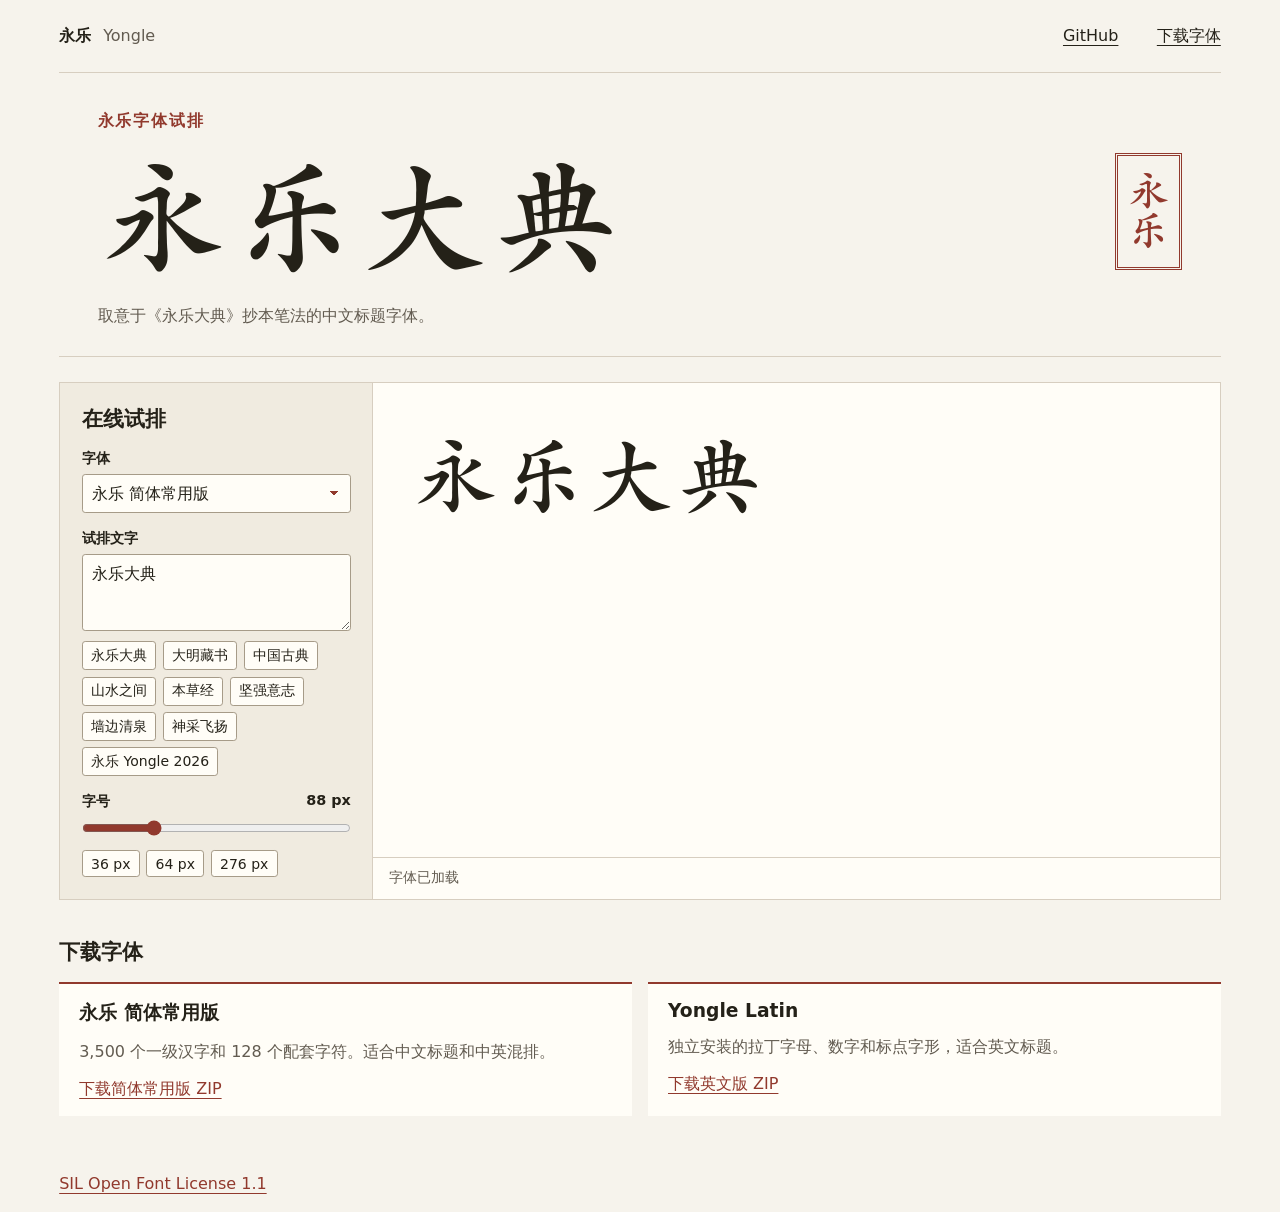
==== docs/index.html @ 81815317 "Trace six approved whole-glyph masters for v1.0.3" ====
<!doctype html>
<html lang="zh-CN">
<head>
  <meta charset="utf-8">
  <meta name="viewport" content="width=device-width, initial-scale=1">
  <meta name="description" content="在线试排永乐字体的简体常用版和 Yongle Latin 英文版。">
  <title>永乐 Yongle · 在线试排</title>
  <link rel="icon" href="data:,">
  <link rel="stylesheet" href="style.css?v=1.0.3">
  <script src="fonts/coverage.js" defer></script>
  <script src="trial.js?v=1.0.3" defer></script>
</head>
<body>
  <header class="topbar">
    <a class="brand" href="./">永乐 <span>Yongle</span></a>
    <nav aria-label="项目链接">
      <a href="https://github.com/manibookmark/Yongle">GitHub</a>
      <a href="#download">下载字体</a>
    </nav>
  </header>
  <main>
    <section class="hero" aria-labelledby="title">
      <div>
        <p class="eyebrow">永乐字体试排</p>
        <h1 id="title">永乐大典</h1>
        <p>取意于《永乐大典》抄本笔法的中文标题字体。</p>
      </div>
      <div class="seal" aria-hidden="true">永<br>乐</div>
    </section>
    <section class="studio" aria-label="在线试排">
      <div class="controls">
        <h2>在线试排</h2>
        <label for="edition">字体</label>
        <select id="edition">
          <option value="sc">永乐 简体常用版</option>
          <option value="latin">Yongle Latin 英文版</option>
        </select>
        <label for="copy">试排文字</label>
        <textarea id="copy" rows="3" maxlength="300">永乐大典</textarea>
        <div class="samples" id="samples" aria-label="试排样文"></div>
        <label class="size-label" for="size">字号 <output id="size-value" for="size">88 px</output></label>
        <input id="size" type="range" min="24" max="276" value="88">
        <div class="samples" aria-label="常用字号">
          <button type="button" data-size="36">36 px</button>
          <button type="button" data-size="64">64 px</button>
          <button type="button" data-size="276">276 px</button>
        </div>
      </div>
      <div class="sheet" id="sheet">
        <p id="preview" data-edition="sc" lang="zh-CN">永乐大典</p>
        <p id="font-status" role="status">正在加载字体…</p>
      </div>
    </section>
    <section class="download" id="download">
      <h2>下载字体</h2>
      <div class="editions">
        <article>
          <h3>永乐 简体常用版</h3>
          <p>3,500 个一级汉字和 128 个配套字符。适合中文标题和中英混排。</p>
          <a href="https://github.com/manibookmark/Yongle/releases/download/v1.0.3/Yongle-SCCommon-v1.0.3.zip">下载简体常用版 ZIP</a>
        </article>
        <article>
          <h3>Yongle Latin</h3>
          <p>独立安装的拉丁字母、数字和标点字形，适合英文标题。</p>
          <a href="https://github.com/manibookmark/Yongle/releases/download/latin-v1.0.0/Yongle-Latin-v1.0.0.zip">下载英文版 ZIP</a>
        </article>
      </div>
    </section>
  </main>
  <footer><a href="OFL.txt">SIL Open Font License 1.1</a></footer>
</body>
</html>
---- docs/style.css ----
@font-face {
  font-family: "Yongle Web SC";
  src: url("fonts/Yongle-SCCommon.woff2?v=1.0.3") format("woff2");
  font-display: swap;
}
@font-face {
  font-family: "Yongle Web Latin";
  src: url("fonts/Yongle-Latin.woff2") format("woff2");
  font-display: swap;
}
:root {
  color-scheme: light;
  --paper: #f6f3ec;
  --ink: #242118;
  --muted: #625b50;
  --red: #91392d;
  --line: #d7cec0;
  font-family: system-ui, "Microsoft YaHei", sans-serif;
  color: var(--ink);
  background: var(--paper);
}
* { box-sizing: border-box; }
body { margin: 0; }
a { color: var(--red); text-underline-offset: .25em; }
button, select, textarea, input { font: inherit; }
:focus-visible { outline: 2px solid var(--red); outline-offset: 3px; }
.topbar, main, footer { max-width: 79rem; margin-inline: auto; padding-inline: clamp(1rem, 4vw, 3.5rem); }
.topbar { min-height: 4.5rem; display: flex; justify-content: space-between; gap: 1rem; align-items: center; }
.brand { color: var(--ink); font-weight: 700; text-decoration: none; }
.brand span { margin-left: .4rem; color: var(--muted); font-weight: 500; }
nav { display: flex; gap: clamp(1rem, 3vw, 2.5rem); }
nav a { color: var(--ink); }
.hero {
  border-block: 1px solid var(--line);
  min-height: 17rem;
  display: flex;
  align-items: center;
  justify-content: space-between;
  gap: 1rem;
  padding: 1.4rem clamp(.4rem, 3vw, 2.6rem) 1.8rem;
}
.eyebrow { color: var(--red); font-weight: 700; letter-spacing: .12em; }
.hero h1 { margin: .1em 0; font: 400 clamp(3rem, 12vw, 8.2rem)/1.08 "Yongle Web SC", serif; }
.hero p:last-child { color: var(--muted); margin-bottom: 0; }
.seal { padding: .35em .21em; border: 3px double var(--red); color: var(--red); font: 400 clamp(1.5rem, 4vw, 2.7rem)/.93 "Yongle Web SC", serif; text-align: center; }
.studio { display: grid; grid-template-columns: minmax(15rem, .37fr) minmax(0, 1fr); margin-top: 1.6rem; border: 1px solid var(--line); }
.controls { padding: 1.35rem; border-right: 1px solid var(--line); background: #f0ebe0; }
h2 { margin: 0 0 1rem; font-size: 1.3rem; }
.controls label { margin: 1rem 0 .4rem; display: block; font-size: .9rem; font-weight: 650; }
select, textarea { display: block; width: 100%; border: 1px solid #a69b88; background: #fffdf7; color: var(--ink); padding: .55rem; border-radius: .2rem; }
select {
  appearance: none;
  padding-right: 2rem;
  background-image: linear-gradient(45deg, transparent 50%, var(--red) 50%), linear-gradient(135deg, var(--red) 50%, transparent 50%);
  background-position: calc(100% - 16px) 50%, calc(100% - 11px) 50%;
  background-size: 5px 5px;
  background-repeat: no-repeat;
}
textarea { resize: vertical; }
.samples { display: flex; flex-wrap: wrap; gap: .4rem; margin-top: .65rem; }
button { cursor: pointer; border: 1px solid #a69b88; border-radius: .2rem; padding: .28rem .52rem; color: var(--ink); background: #fffdf7; font-size: .875rem; }
button:hover { color: var(--red); border-color: var(--red); }
.controls .size-label { display: flex; justify-content: space-between; gap: 1rem; }
input[type="range"] { width: 100%; margin-inline: 0; accent-color: var(--red); }
.sheet { min-width: 0; background: #fffdf7; display: flex; flex-direction: column; justify-content: space-between; }
#preview {
  margin: 0;
  padding: clamp(.8rem, 3vw, 2.7rem);
  font: 400 var(--specimen-size, 88px)/1.26 "Yongle Web SC", serif;
  min-height: 18rem;
  white-space: pre-wrap;
  overflow-wrap: anywhere;
}
#preview[data-edition="latin"] { font-family: "Yongle Web Latin", serif; }
#font-status { margin: 0; padding: .7rem 1rem; color: var(--muted); border-top: 1px solid var(--line); font-size: .875rem; overflow-wrap: anywhere; }
.download { margin-block: 2.4rem; }
.editions { display: grid; grid-template-columns: repeat(2, minmax(0, 1fr)); gap: 1rem; }
.editions article { padding: 1rem 1.25rem; border-top: 2px solid var(--red); background: #fffdf7; }
.editions h3 { margin: 0 0 .5rem; }
.editions p { color: var(--muted); }
footer { padding-block: 1.2rem; }
@media (max-width: 720px) {
  .studio, .editions { grid-template-columns: 1fr; }
  .controls { border-right: 0; border-bottom: 1px solid var(--line); }
  .hero { min-height: 12rem; }
  #preview { min-height: 12rem; }
}
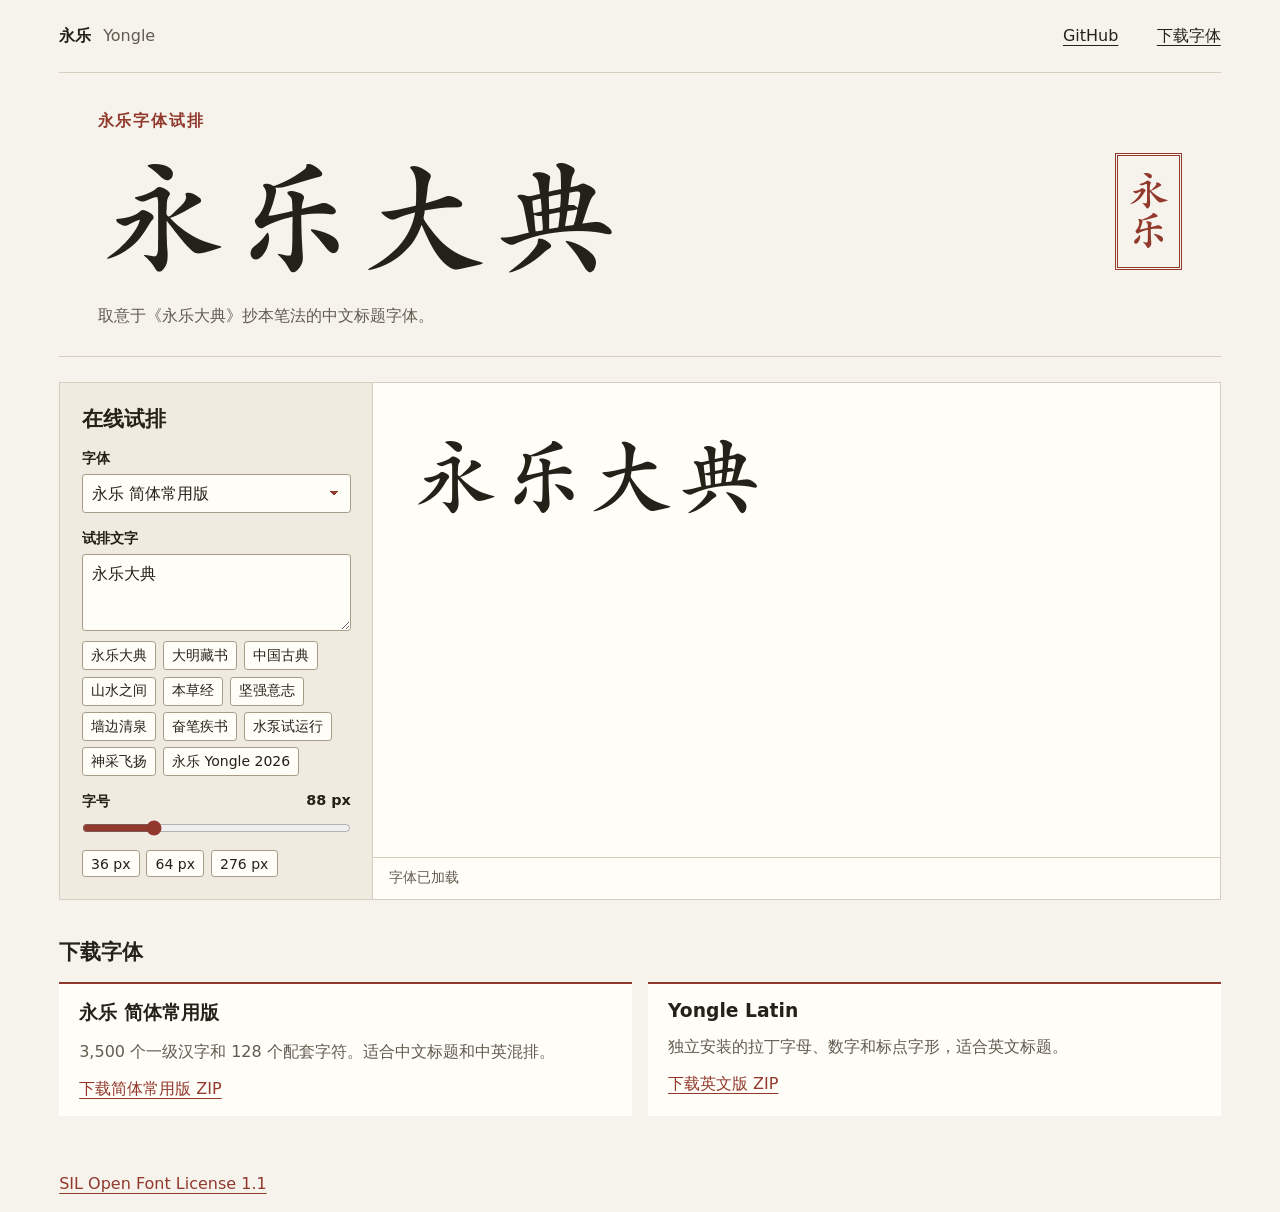
==== commit 4e031585: "Refine 140 complex glyphs for Yongle v1.0.4" ====
--- a/docs/index.html
+++ b/docs/index.html
@@ -6,9 +6,9 @@
   <meta name="description" content="在线试排永乐字体的简体常用版和 Yongle Latin 英文版。">
   <title>永乐 Yongle · 在线试排</title>
   <link rel="icon" href="data:,">
-  <link rel="stylesheet" href="style.css?v=1.0.3">
+  <link rel="stylesheet" href="style.css?v=1.0.4">
   <script src="fonts/coverage.js" defer></script>
-  <script src="trial.js?v=1.0.3" defer></script>
+  <script src="trial.js?v=1.0.4" defer></script>
 </head>
 <body>
   <header class="topbar">
@@ -57,7 +57,7 @@
         <article>
           <h3>永乐 简体常用版</h3>
           <p>3,500 个一级汉字和 128 个配套字符。适合中文标题和中英混排。</p>
-          <a href="https://github.com/manibookmark/Yongle/releases/download/v1.0.3/Yongle-SCCommon-v1.0.3.zip">下载简体常用版 ZIP</a>
+          <a href="https://github.com/manibookmark/Yongle/releases/download/v1.0.4/Yongle-SCCommon-v1.0.4.zip">下载简体常用版 ZIP</a>
         </article>
         <article>
           <h3>Yongle Latin</h3>
--- a/docs/style.css
+++ b/docs/style.css
@@ -1,6 +1,6 @@
 @font-face {
   font-family: "Yongle Web SC";
-  src: url("fonts/Yongle-SCCommon.woff2?v=1.0.3") format("woff2");
+  src: url("fonts/Yongle-SCCommon.woff2?v=1.0.4") format("woff2");
   font-display: swap;
 }
 @font-face {
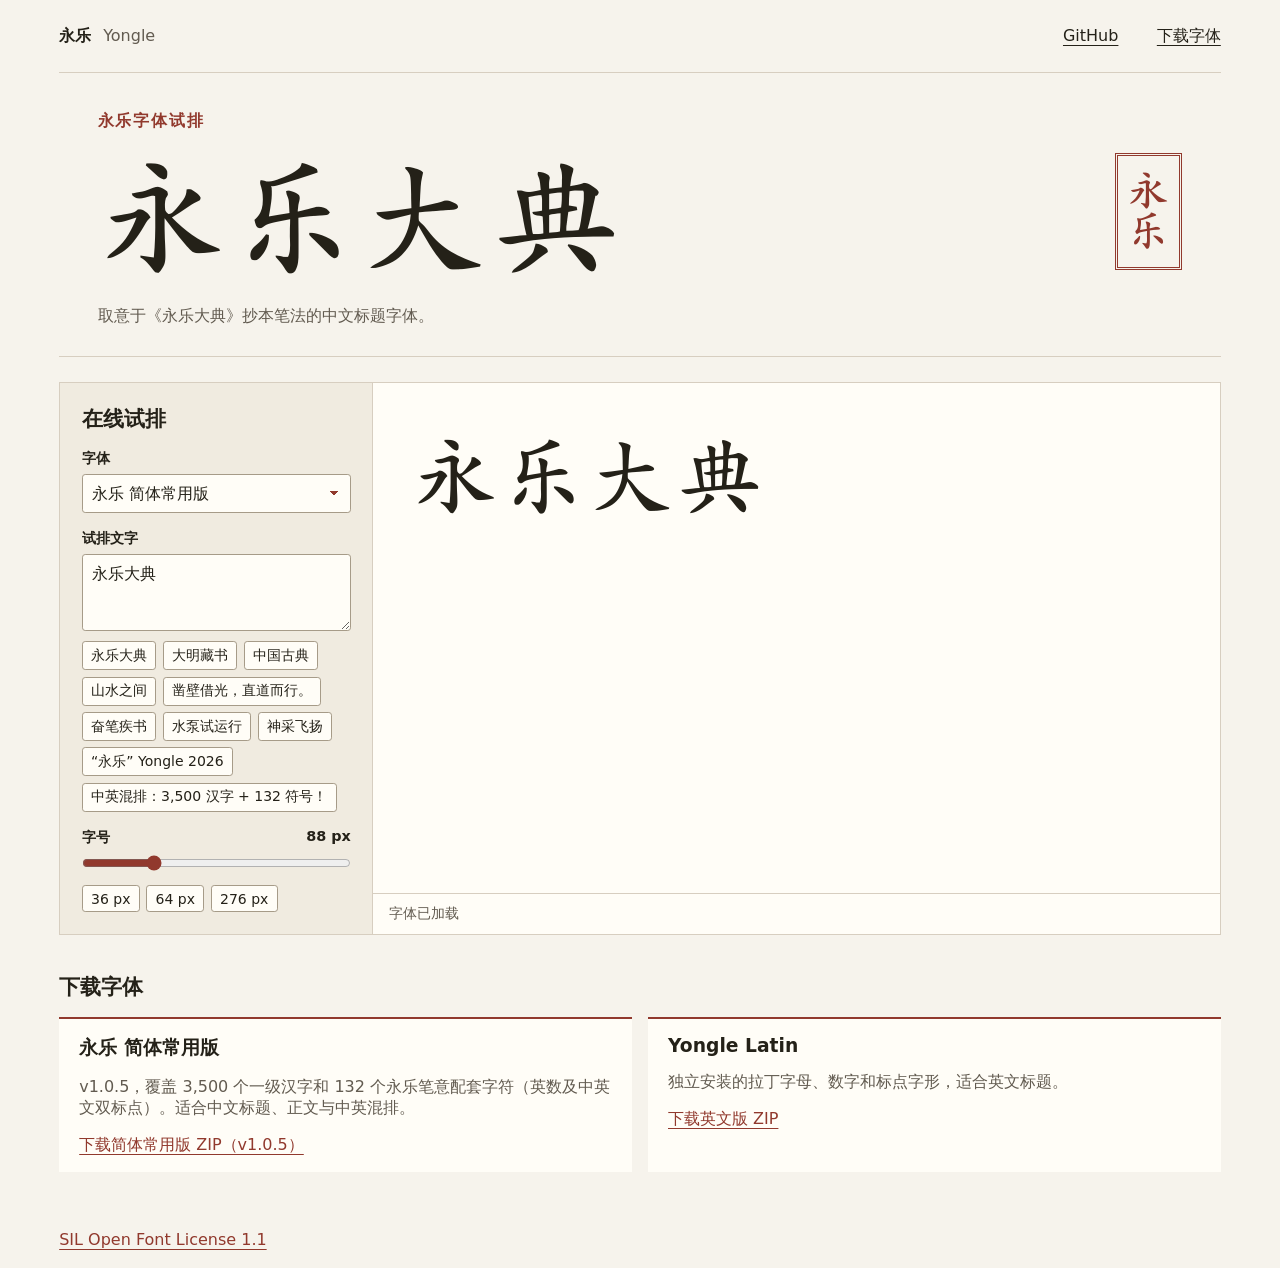
==== commit dd6f9b22: "Release Yongle SC Common v1.0.5 and open-source cjk-ai-font-design skill" ====
--- a/docs/index.html
+++ b/docs/index.html
@@ -6,9 +6,9 @@
   <meta name="description" content="在线试排永乐字体的简体常用版和 Yongle Latin 英文版。">
   <title>永乐 Yongle · 在线试排</title>
   <link rel="icon" href="data:,">
-  <link rel="stylesheet" href="style.css?v=1.0.4">
-  <script src="fonts/coverage.js" defer></script>
-  <script src="trial.js?v=1.0.4" defer></script>
+  <link rel="stylesheet" href="style.css?v=1.0.5">
+  <script src="fonts/coverage.js?v=1.0.5" defer></script>
+  <script src="trial.js?v=1.0.5" defer></script>
 </head>
 <body>
   <header class="topbar">
@@ -56,8 +56,8 @@
       <div class="editions">
         <article>
           <h3>永乐 简体常用版</h3>
-          <p>3,500 个一级汉字和 128 个配套字符。适合中文标题和中英混排。</p>
-          <a href="https://github.com/manibookmark/Yongle/releases/download/v1.0.4/Yongle-SCCommon-v1.0.4.zip">下载简体常用版 ZIP</a>
+          <p>v1.0.5，覆盖 3,500 个一级汉字和 132 个永乐笔意配套字符（英数及中英文双标点）。适合中文标题、正文与中英混排。</p>
+          <a href="https://github.com/manibookmark/Yongle/releases/download/v1.0.5/Yongle-SCCommon-v1.0.5.zip">下载简体常用版 ZIP（v1.0.5）</a>
         </article>
         <article>
           <h3>Yongle Latin</h3>
--- a/docs/style.css
+++ b/docs/style.css
@@ -1,6 +1,6 @@
 @font-face {
   font-family: "Yongle Web SC";
-  src: url("fonts/Yongle-SCCommon.woff2?v=1.0.4") format("woff2");
+  src: url("fonts/Yongle-SCCommon.woff2?v=1.0.5") format("woff2");
   font-display: swap;
 }
 @font-face {
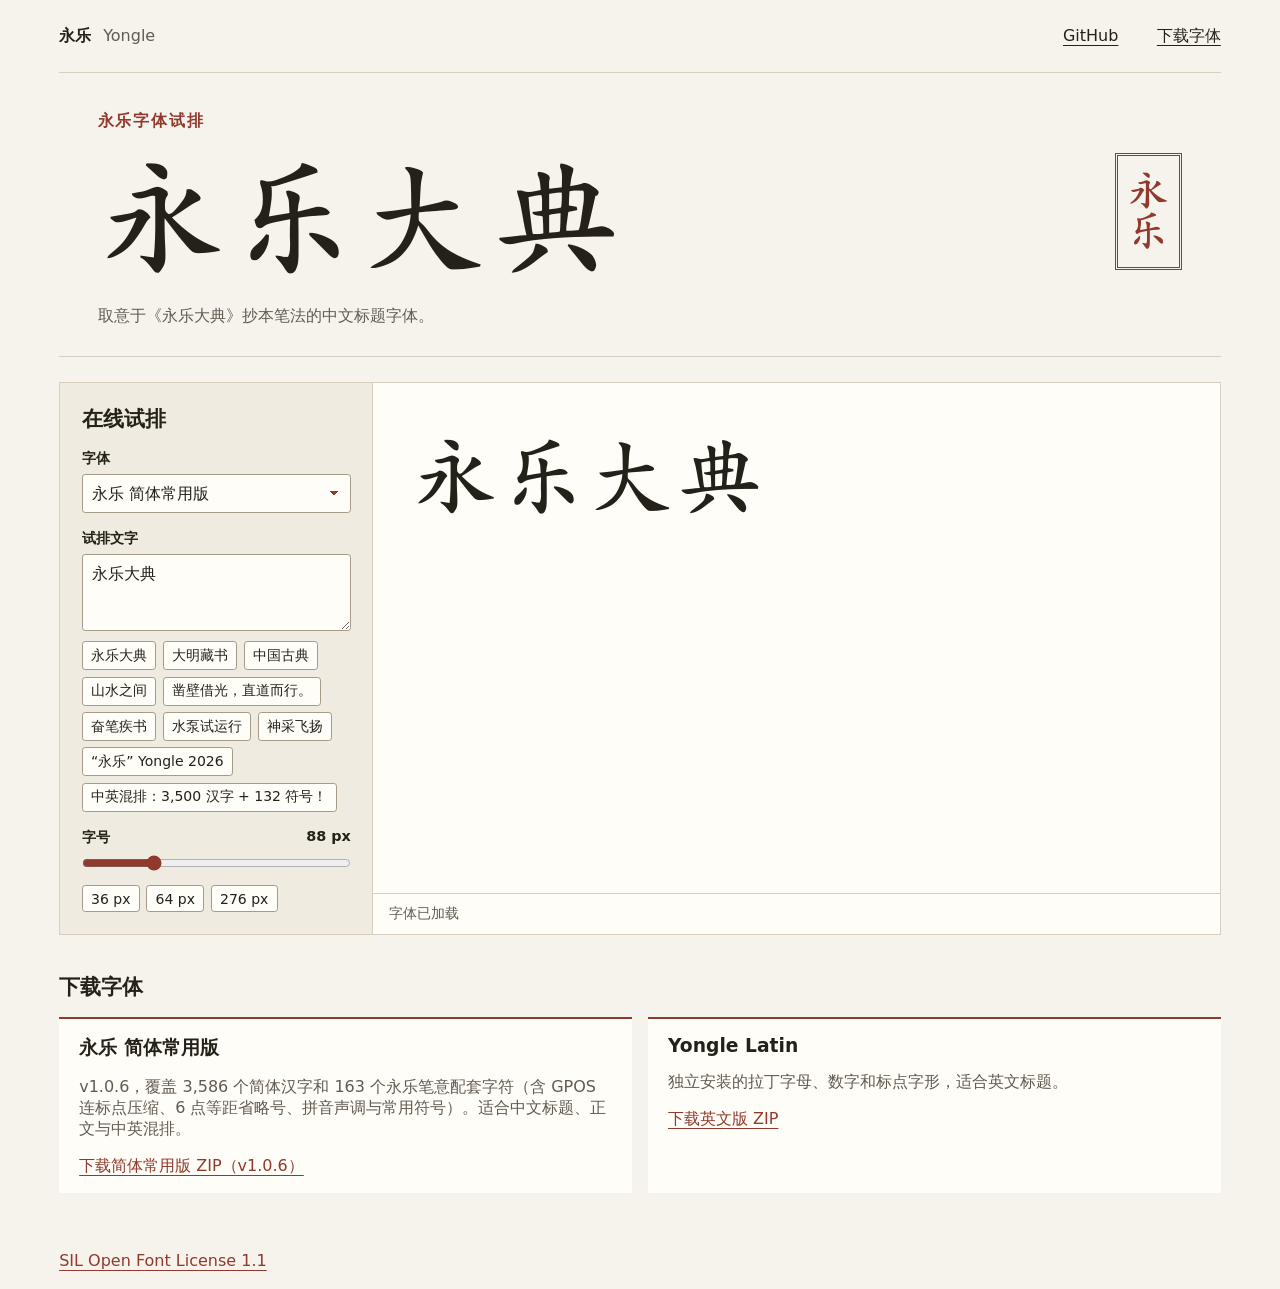
==== commit 81b93536: "Release v1.0.6: GPOS CJK punctuation spacing, 6-dot ellipsis, 86 classical video Hanzi, Pinyin & SMP" ====
--- a/docs/index.html
+++ b/docs/index.html
@@ -6,9 +6,9 @@
   <meta name="description" content="在线试排永乐字体的简体常用版和 Yongle Latin 英文版。">
   <title>永乐 Yongle · 在线试排</title>
   <link rel="icon" href="data:,">
-  <link rel="stylesheet" href="style.css?v=1.0.5">
-  <script src="fonts/coverage.js?v=1.0.5" defer></script>
-  <script src="trial.js?v=1.0.5" defer></script>
+  <link rel="stylesheet" href="style.css?v=1.0.6">
+  <script src="fonts/coverage.js?v=1.0.6" defer></script>
+  <script src="trial.js?v=1.0.6" defer></script>
 </head>
 <body>
   <header class="topbar">
@@ -56,8 +56,8 @@
       <div class="editions">
         <article>
           <h3>永乐 简体常用版</h3>
-          <p>v1.0.5，覆盖 3,500 个一级汉字和 132 个永乐笔意配套字符（英数及中英文双标点）。适合中文标题、正文与中英混排。</p>
-          <a href="https://github.com/manibookmark/Yongle/releases/download/v1.0.5/Yongle-SCCommon-v1.0.5.zip">下载简体常用版 ZIP（v1.0.5）</a>
+          <p>v1.0.6，覆盖 3,586 个简体汉字和 163 个永乐笔意配套字符（含 GPOS 连标点压缩、6 点等距省略号、拼音声调与常用符号）。适合中文标题、正文与中英混排。</p>
+          <a href="https://github.com/manibookmark/Yongle/releases/download/v1.0.6/Yongle-SCCommon-v1.0.6.zip">下载简体常用版 ZIP（v1.0.6）</a>
         </article>
         <article>
           <h3>Yongle Latin</h3>
--- a/docs/style.css
+++ b/docs/style.css
@@ -1,6 +1,6 @@
 @font-face {
   font-family: "Yongle Web SC";
-  src: url("fonts/Yongle-SCCommon.woff2?v=1.0.5") format("woff2");
+  src: url("fonts/Yongle-SCCommon.woff2?v=1.0.6") format("woff2");
   font-display: swap;
 }
 @font-face {
@@ -67,6 +67,8 @@
   margin: 0;
   padding: clamp(.8rem, 3vw, 2.7rem);
   font: 400 var(--specimen-size, 88px)/1.26 "Yongle Web SC", serif;
+  font-kerning: normal;
+  font-feature-settings: "kern" 1;
   min-height: 18rem;
   white-space: pre-wrap;
   overflow-wrap: anywhere;
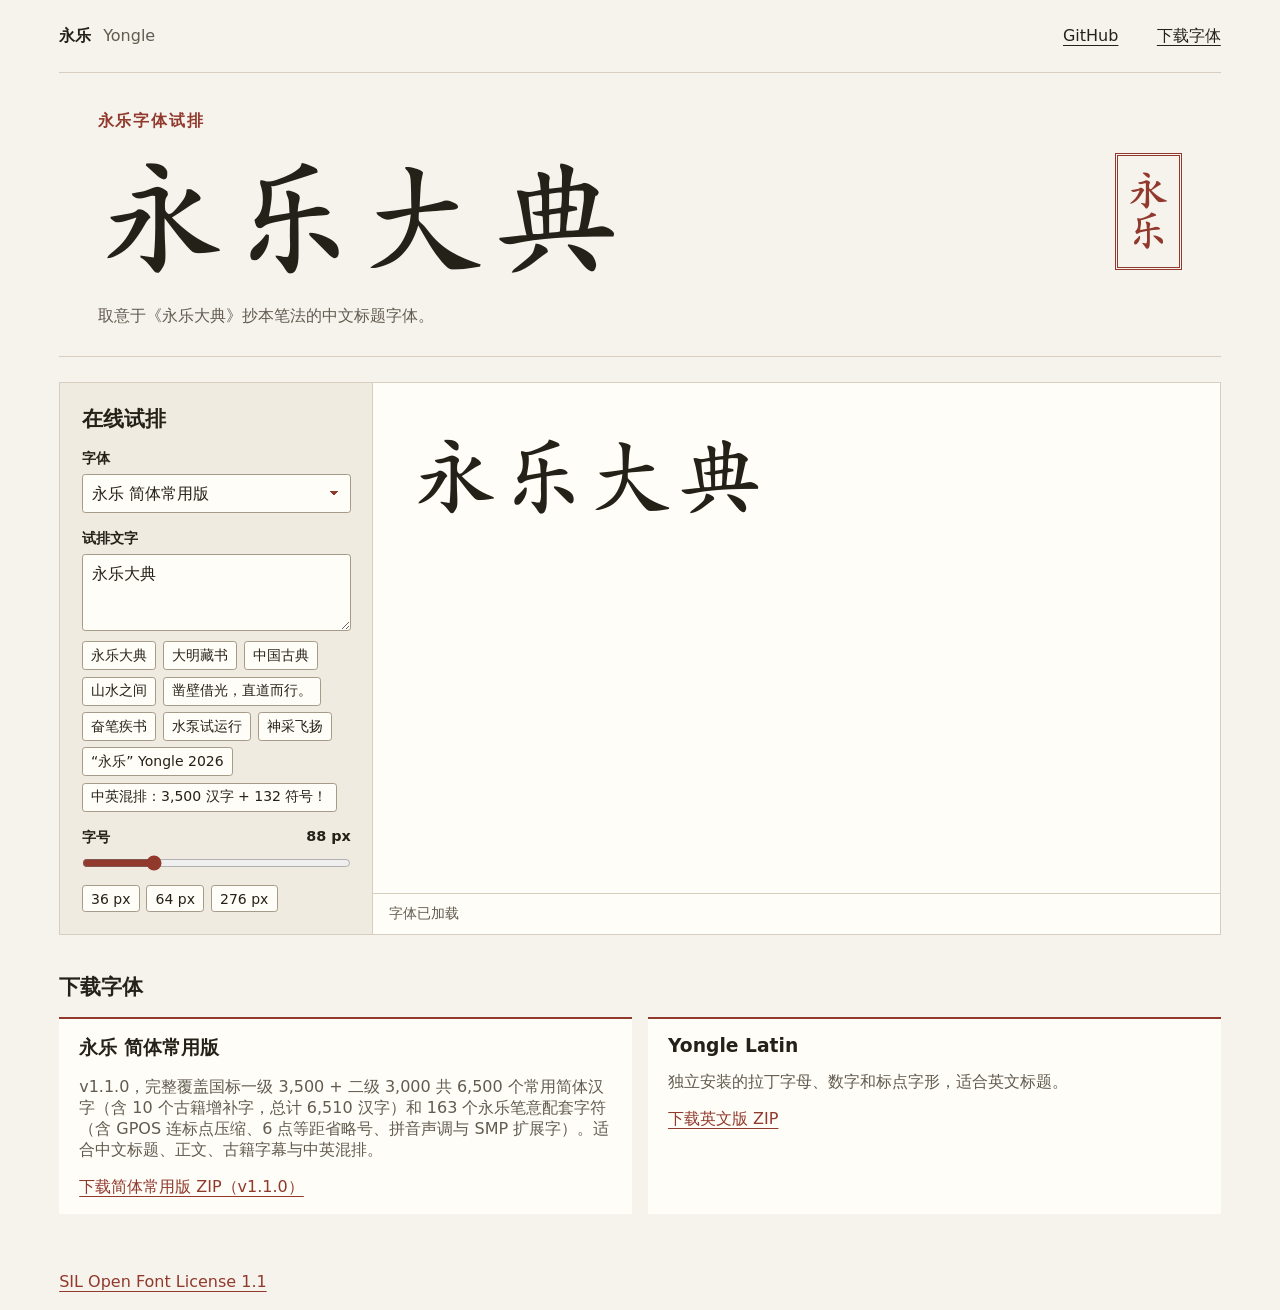
==== commit 1d962656: "Release v1.1.0: Full 6,500 Level-1 + Level-2 Simplified Hanzi (6,673 codepoints, SMP + GPOS)" ====
--- a/docs/index.html
+++ b/docs/index.html
@@ -6,9 +6,9 @@
   <meta name="description" content="在线试排永乐字体的简体常用版和 Yongle Latin 英文版。">
   <title>永乐 Yongle · 在线试排</title>
   <link rel="icon" href="data:,">
-  <link rel="stylesheet" href="style.css?v=1.0.6">
-  <script src="fonts/coverage.js?v=1.0.6" defer></script>
-  <script src="trial.js?v=1.0.6" defer></script>
+  <link rel="stylesheet" href="style.css?v=1.1.0">
+  <script src="fonts/coverage.js?v=1.1.0" defer></script>
+  <script src="trial.js?v=1.1.0" defer></script>
 </head>
 <body>
   <header class="topbar">
@@ -56,8 +56,8 @@
       <div class="editions">
         <article>
           <h3>永乐 简体常用版</h3>
-          <p>v1.0.6，覆盖 3,586 个简体汉字和 163 个永乐笔意配套字符（含 GPOS 连标点压缩、6 点等距省略号、拼音声调与常用符号）。适合中文标题、正文与中英混排。</p>
-          <a href="https://github.com/manibookmark/Yongle/releases/download/v1.0.6/Yongle-SCCommon-v1.0.6.zip">下载简体常用版 ZIP（v1.0.6）</a>
+          <p>v1.1.0，完整覆盖国标一级 3,500 + 二级 3,000 共 6,500 个常用简体汉字（含 10 个古籍增补字，总计 6,510 汉字）和 163 个永乐笔意配套字符（含 GPOS 连标点压缩、6 点等距省略号、拼音声调与 SMP 扩展字）。适合中文标题、正文、古籍字幕与中英混排。</p>
+          <a href="https://github.com/manibookmark/Yongle/releases/download/v1.1.0/Yongle-SCCommon-v1.1.0.zip">下载简体常用版 ZIP（v1.1.0）</a>
         </article>
         <article>
           <h3>Yongle Latin</h3>
--- a/docs/style.css
+++ b/docs/style.css
@@ -1,6 +1,6 @@
 @font-face {
   font-family: "Yongle Web SC";
-  src: url("fonts/Yongle-SCCommon.woff2?v=1.0.6") format("woff2");
+  src: url("fonts/Yongle-SCCommon.woff2?v=1.1.0") format("woff2");
   font-display: swap;
 }
 @font-face {
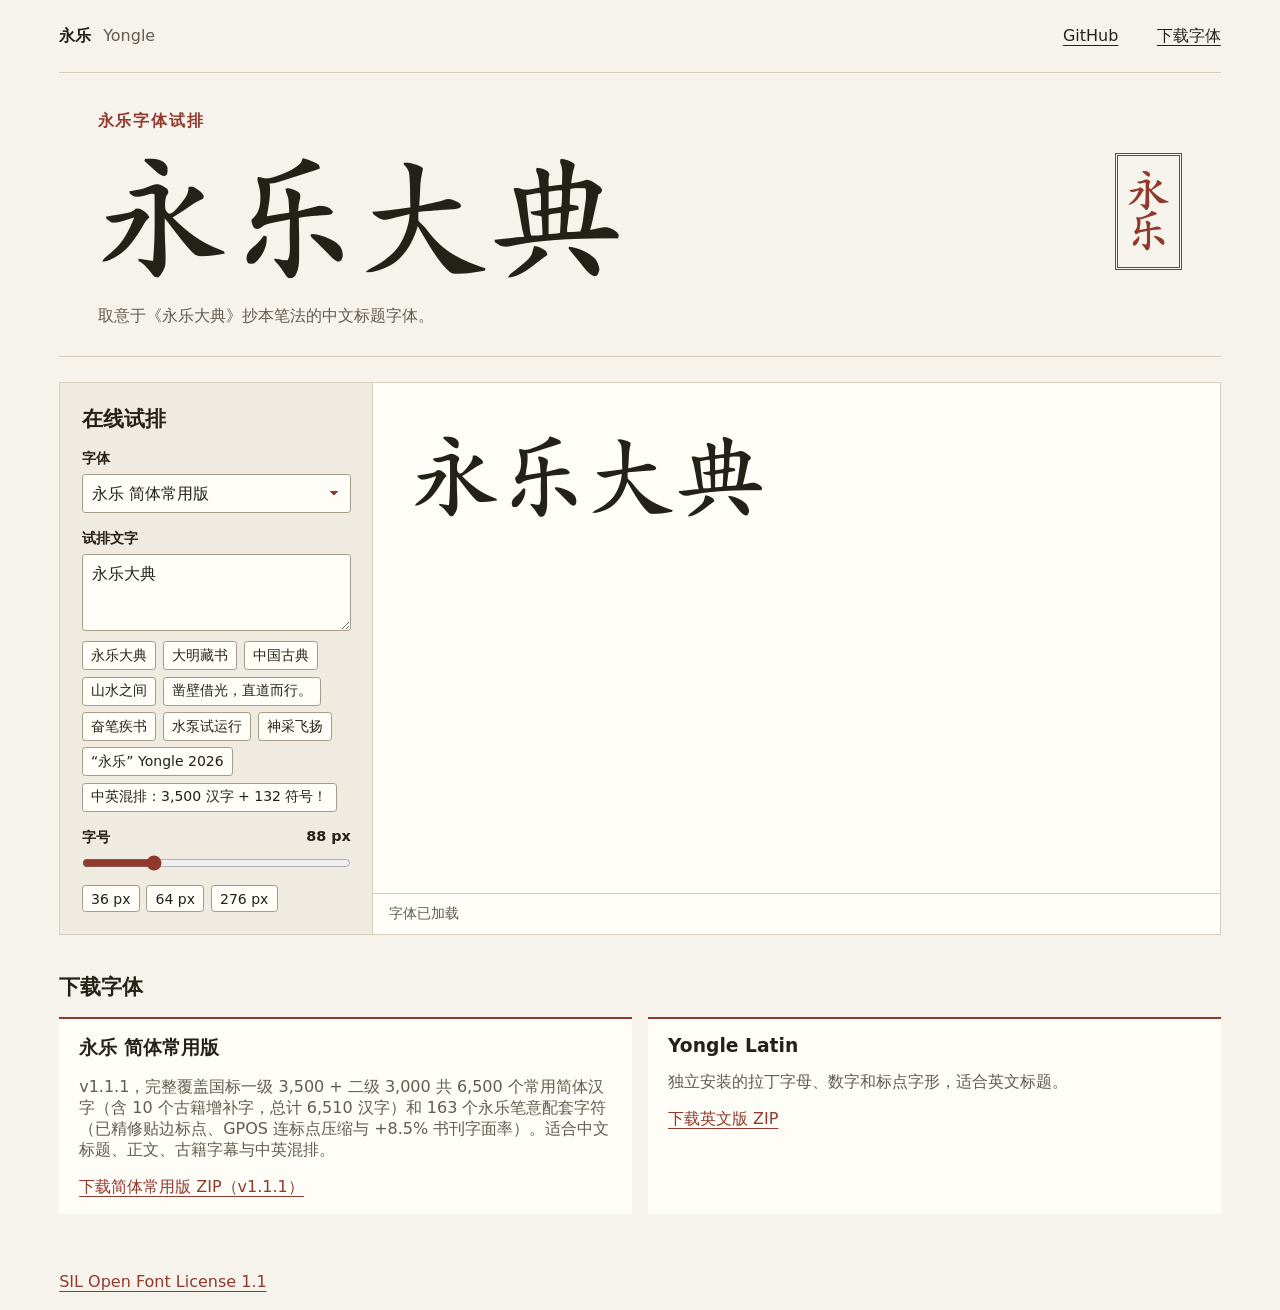
==== commit 4b9ff1de: "Release v1.1.1: Editorial GB baseline punctuation, upgraded GPOS kern & +8.5% Hanzi em-box scale" ====
--- a/docs/index.html
+++ b/docs/index.html
@@ -6,9 +6,9 @@
   <meta name="description" content="在线试排永乐字体的简体常用版和 Yongle Latin 英文版。">
   <title>永乐 Yongle · 在线试排</title>
   <link rel="icon" href="data:,">
-  <link rel="stylesheet" href="style.css?v=1.1.0">
-  <script src="fonts/coverage.js?v=1.1.0" defer></script>
-  <script src="trial.js?v=1.1.0" defer></script>
+  <link rel="stylesheet" href="style.css?v=1.1.1">
+  <script src="fonts/coverage.js?v=1.1.1" defer></script>
+  <script src="trial.js?v=1.1.1" defer></script>
 </head>
 <body>
   <header class="topbar">
@@ -56,8 +56,8 @@
       <div class="editions">
         <article>
           <h3>永乐 简体常用版</h3>
-          <p>v1.1.0，完整覆盖国标一级 3,500 + 二级 3,000 共 6,500 个常用简体汉字（含 10 个古籍增补字，总计 6,510 汉字）和 163 个永乐笔意配套字符（含 GPOS 连标点压缩、6 点等距省略号、拼音声调与 SMP 扩展字）。适合中文标题、正文、古籍字幕与中英混排。</p>
-          <a href="https://github.com/manibookmark/Yongle/releases/download/v1.1.0/Yongle-SCCommon-v1.1.0.zip">下载简体常用版 ZIP（v1.1.0）</a>
+          <p>v1.1.1，完整覆盖国标一级 3,500 + 二级 3,000 共 6,500 个常用简体汉字（含 10 个古籍增补字，总计 6,510 汉字）和 163 个永乐笔意配套字符（已精修贴边标点、GPOS 连标点压缩与 +8.5% 书刊字面率）。适合中文标题、正文、古籍字幕与中英混排。</p>
+          <a href="https://github.com/manibookmark/Yongle/releases/download/v1.1.1/Yongle-SCCommon-v1.1.1.zip">下载简体常用版 ZIP（v1.1.1）</a>
         </article>
         <article>
           <h3>Yongle Latin</h3>
--- a/docs/style.css
+++ b/docs/style.css
@@ -1,6 +1,6 @@
 @font-face {
   font-family: "Yongle Web SC";
-  src: url("fonts/Yongle-SCCommon.woff2?v=1.1.0") format("woff2");
+  src: url("fonts/Yongle-SCCommon.woff2?v=1.1.1") format("woff2");
   font-display: swap;
 }
 @font-face {
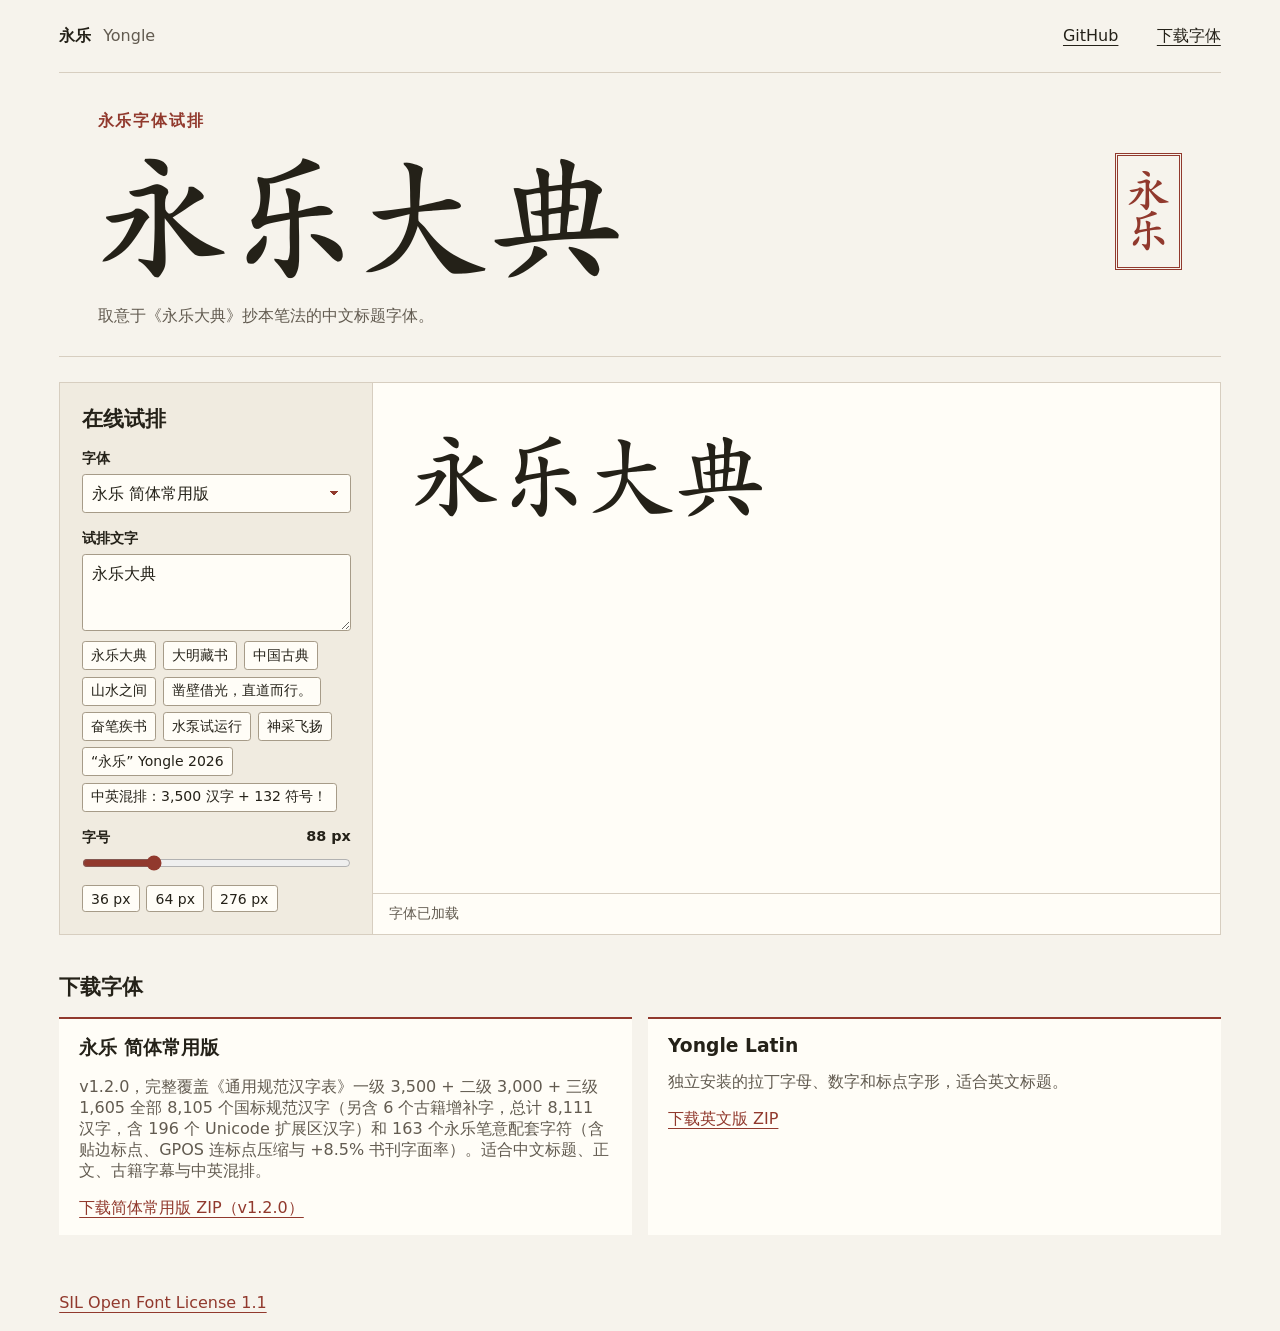
==== commit 57b971e2: "Release v1.2.0: complete all 8,105 General Standard Simplified Chinese characters (Level 1+2+3)" ====
--- a/docs/index.html
+++ b/docs/index.html
@@ -6,9 +6,9 @@
   <meta name="description" content="在线试排永乐字体的简体常用版和 Yongle Latin 英文版。">
   <title>永乐 Yongle · 在线试排</title>
   <link rel="icon" href="data:,">
-  <link rel="stylesheet" href="style.css?v=1.1.1">
-  <script src="fonts/coverage.js?v=1.1.1" defer></script>
-  <script src="trial.js?v=1.1.1" defer></script>
+  <link rel="stylesheet" href="style.css?v=1.2.0">
+  <script src="fonts/coverage.js?v=1.2.0" defer></script>
+  <script src="trial.js?v=1.2.0" defer></script>
 </head>
 <body>
   <header class="topbar">
@@ -56,8 +56,8 @@
       <div class="editions">
         <article>
           <h3>永乐 简体常用版</h3>
-          <p>v1.1.1，完整覆盖国标一级 3,500 + 二级 3,000 共 6,500 个常用简体汉字（含 10 个古籍增补字，总计 6,510 汉字）和 163 个永乐笔意配套字符（已精修贴边标点、GPOS 连标点压缩与 +8.5% 书刊字面率）。适合中文标题、正文、古籍字幕与中英混排。</p>
-          <a href="https://github.com/manibookmark/Yongle/releases/download/v1.1.1/Yongle-SCCommon-v1.1.1.zip">下载简体常用版 ZIP（v1.1.1）</a>
+          <p>v1.2.0，完整覆盖《通用规范汉字表》一级 3,500 + 二级 3,000 + 三级 1,605 全部 8,105 个国标规范汉字（另含 6 个古籍增补字，总计 8,111 汉字，含 196 个 Unicode 扩展区汉字）和 163 个永乐笔意配套字符（含贴边标点、GPOS 连标点压缩与 +8.5% 书刊字面率）。适合中文标题、正文、古籍字幕与中英混排。</p>
+          <a href="https://github.com/manibookmark/Yongle/releases/download/v1.2.0/Yongle-SCCommon-v1.2.0.zip">下载简体常用版 ZIP（v1.2.0）</a>
         </article>
         <article>
           <h3>Yongle Latin</h3>
--- a/docs/style.css
+++ b/docs/style.css
@@ -1,6 +1,6 @@
 @font-face {
   font-family: "Yongle Web SC";
-  src: url("fonts/Yongle-SCCommon.woff2?v=1.1.1") format("woff2");
+  src: url("fonts/Yongle-SCCommon.woff2?v=1.2.0") format("woff2");
   font-display: swap;
 }
 @font-face {
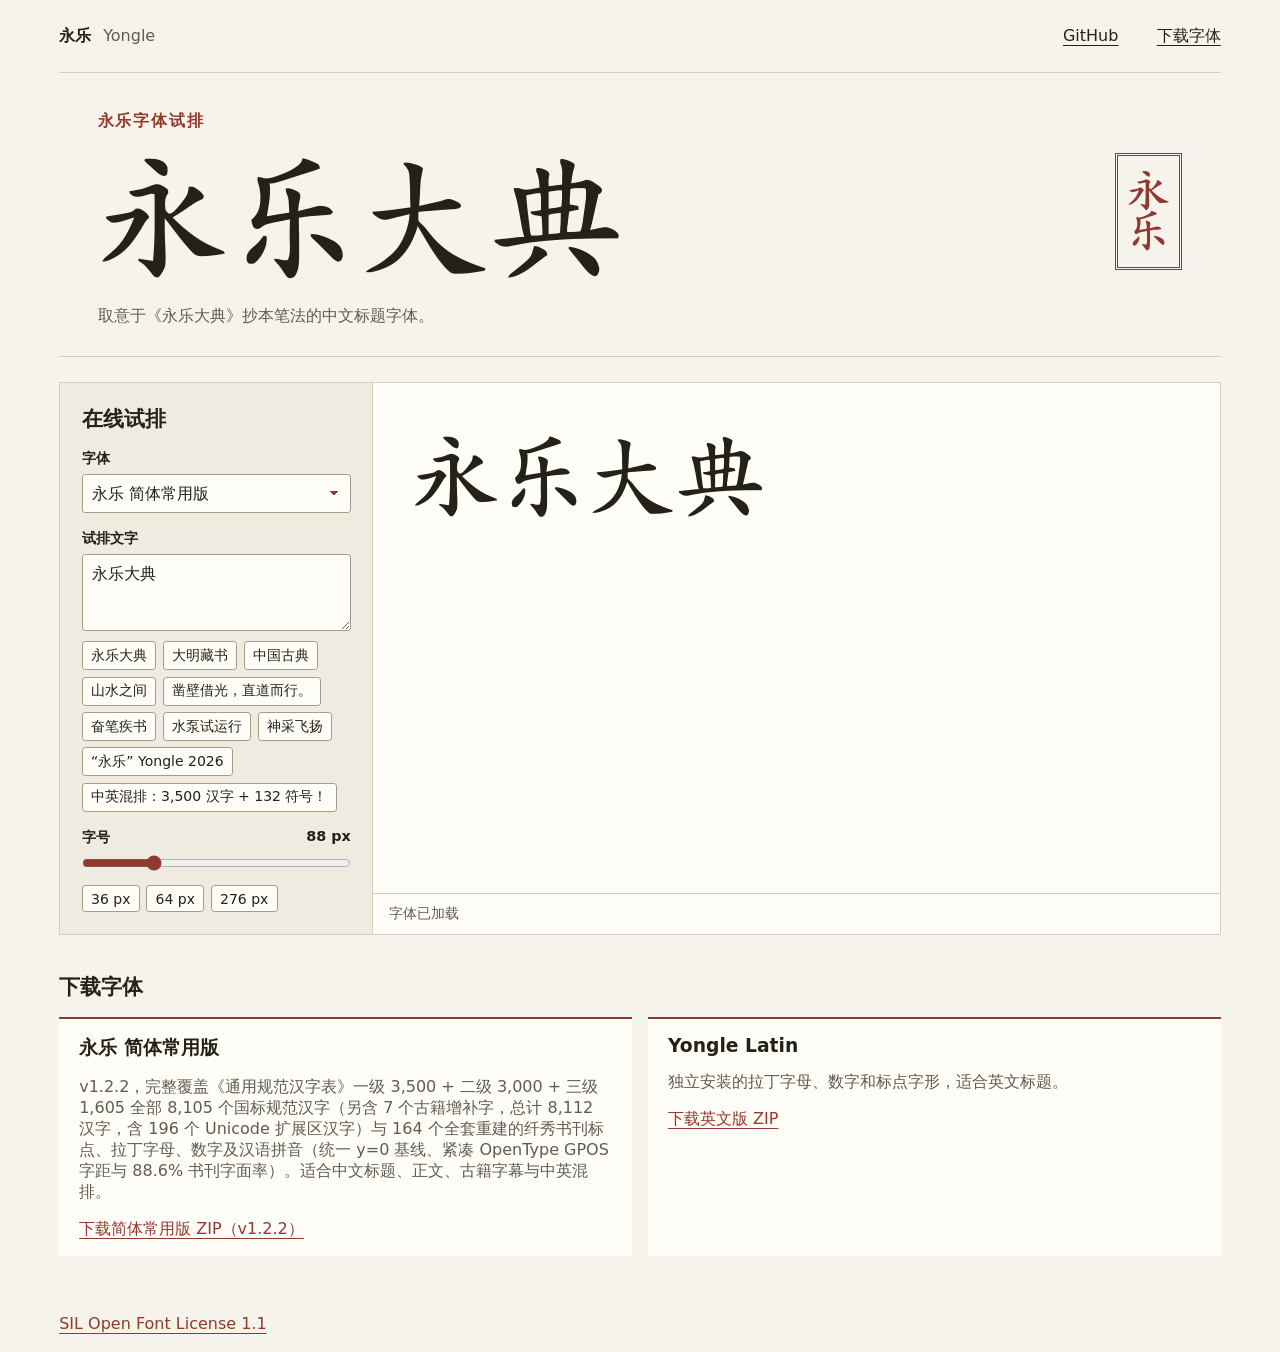
==== commit efc6c317: "Release v1.2.2: rebuild all 164 refined book-serif companion glyphs, GPOS kern, y=0 baseline & add ※" ====
--- a/docs/index.html
+++ b/docs/index.html
@@ -6,9 +6,9 @@
   <meta name="description" content="在线试排永乐字体的简体常用版和 Yongle Latin 英文版。">
   <title>永乐 Yongle · 在线试排</title>
   <link rel="icon" href="data:,">
-  <link rel="stylesheet" href="style.css?v=1.2.0">
-  <script src="fonts/coverage.js?v=1.2.0" defer></script>
-  <script src="trial.js?v=1.2.0" defer></script>
+  <link rel="stylesheet" href="style.css?v=1.2.2">
+  <script src="fonts/coverage.js?v=1.2.2" defer></script>
+  <script src="trial.js?v=1.2.2" defer></script>
 </head>
 <body>
   <header class="topbar">
@@ -56,8 +56,8 @@
       <div class="editions">
         <article>
           <h3>永乐 简体常用版</h3>
-          <p>v1.2.0，完整覆盖《通用规范汉字表》一级 3,500 + 二级 3,000 + 三级 1,605 全部 8,105 个国标规范汉字（另含 6 个古籍增补字，总计 8,111 汉字，含 196 个 Unicode 扩展区汉字）和 163 个永乐笔意配套字符（含贴边标点、GPOS 连标点压缩与 +8.5% 书刊字面率）。适合中文标题、正文、古籍字幕与中英混排。</p>
-          <a href="https://github.com/manibookmark/Yongle/releases/download/v1.2.0/Yongle-SCCommon-v1.2.0.zip">下载简体常用版 ZIP（v1.2.0）</a>
+          <p>v1.2.2，完整覆盖《通用规范汉字表》一级 3,500 + 二级 3,000 + 三级 1,605 全部 8,105 个国标规范汉字（另含 7 个古籍增补字，总计 8,112 汉字，含 196 个 Unicode 扩展区汉字）与 164 个全套重建的纤秀书刊标点、拉丁字母、数字及汉语拼音（统一 y=0 基线、紧凑 OpenType GPOS 字距与 88.6% 书刊字面率）。适合中文标题、正文、古籍字幕与中英混排。</p>
+          <a href="https://github.com/manibookmark/Yongle/releases/download/v1.2.2/Yongle-SCCommon-v1.2.2.zip">下载简体常用版 ZIP（v1.2.2）</a>
         </article>
         <article>
           <h3>Yongle Latin</h3>
--- a/docs/style.css
+++ b/docs/style.css
@@ -1,6 +1,6 @@
 @font-face {
   font-family: "Yongle Web SC";
-  src: url("fonts/Yongle-SCCommon.woff2?v=1.2.0") format("woff2");
+  src: url("fonts/Yongle-SCCommon.woff2?v=1.2.2") format("woff2");
   font-display: swap;
 }
 @font-face {
